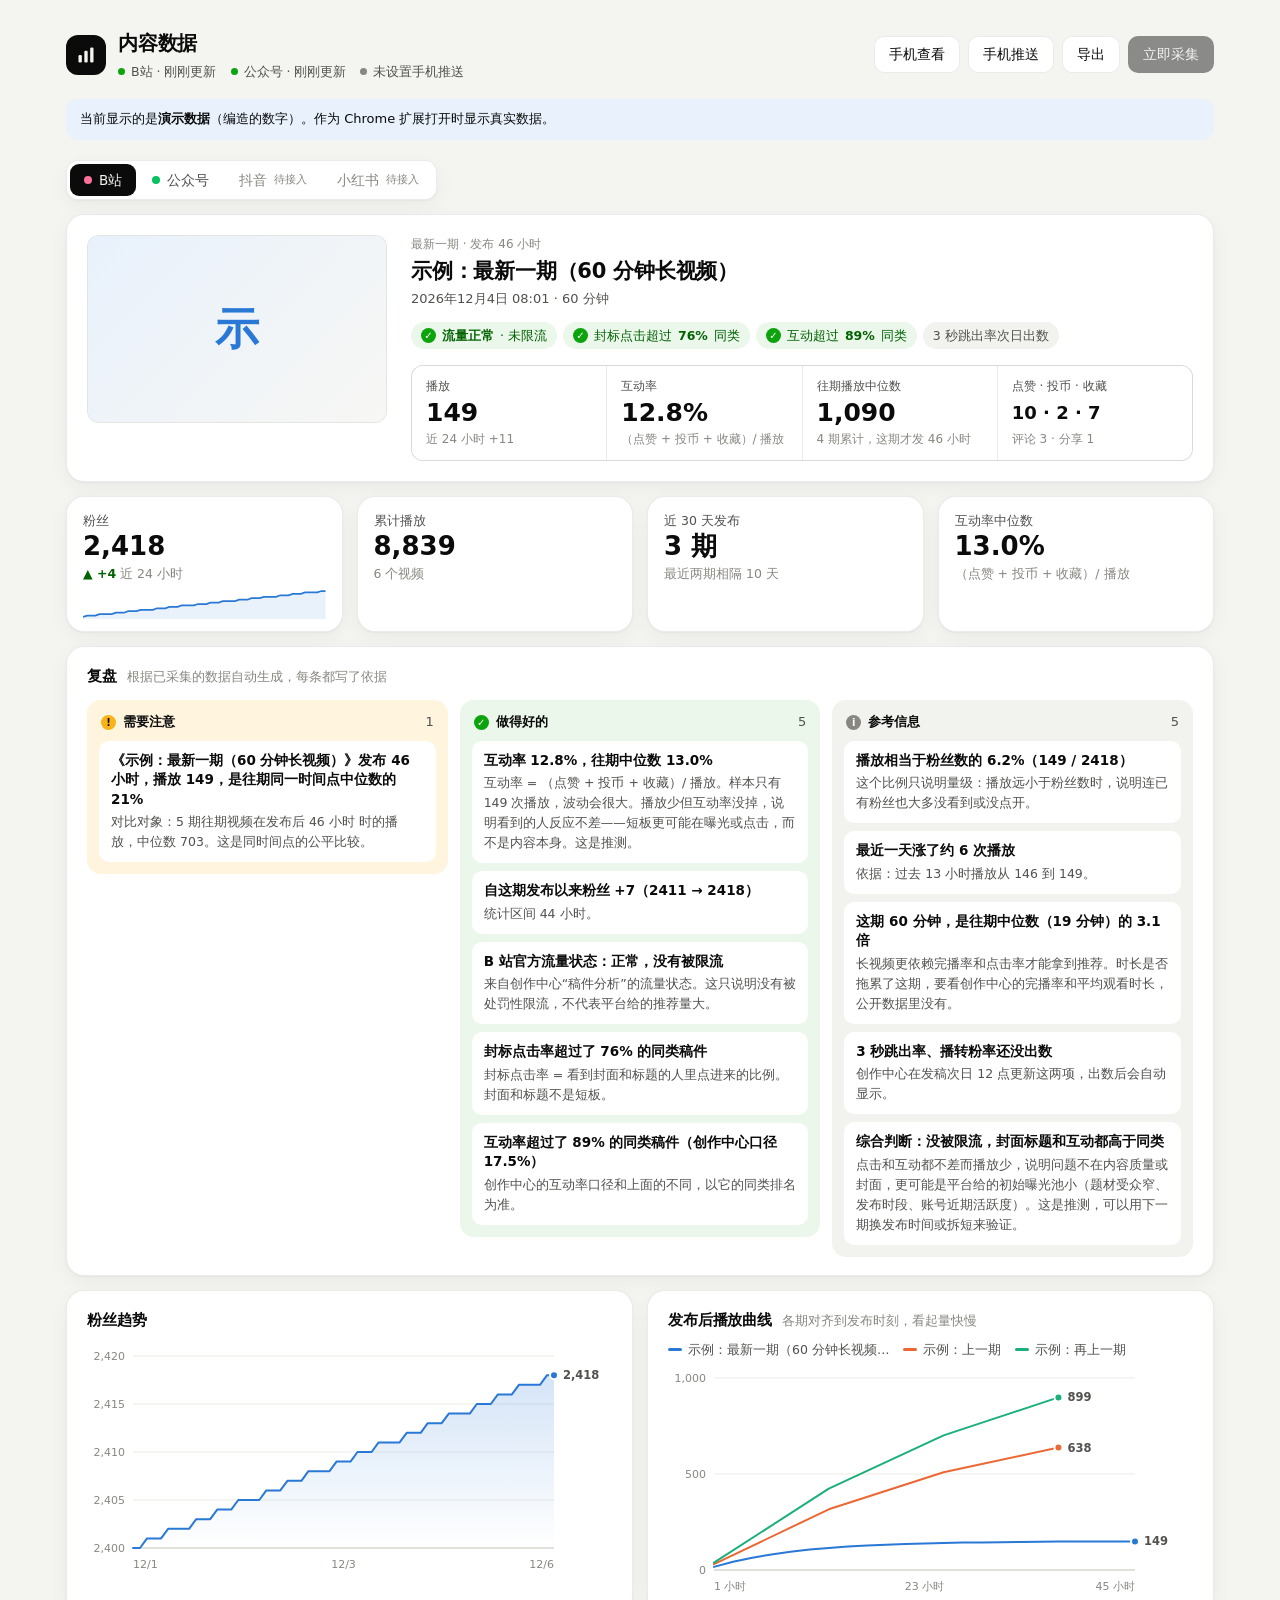
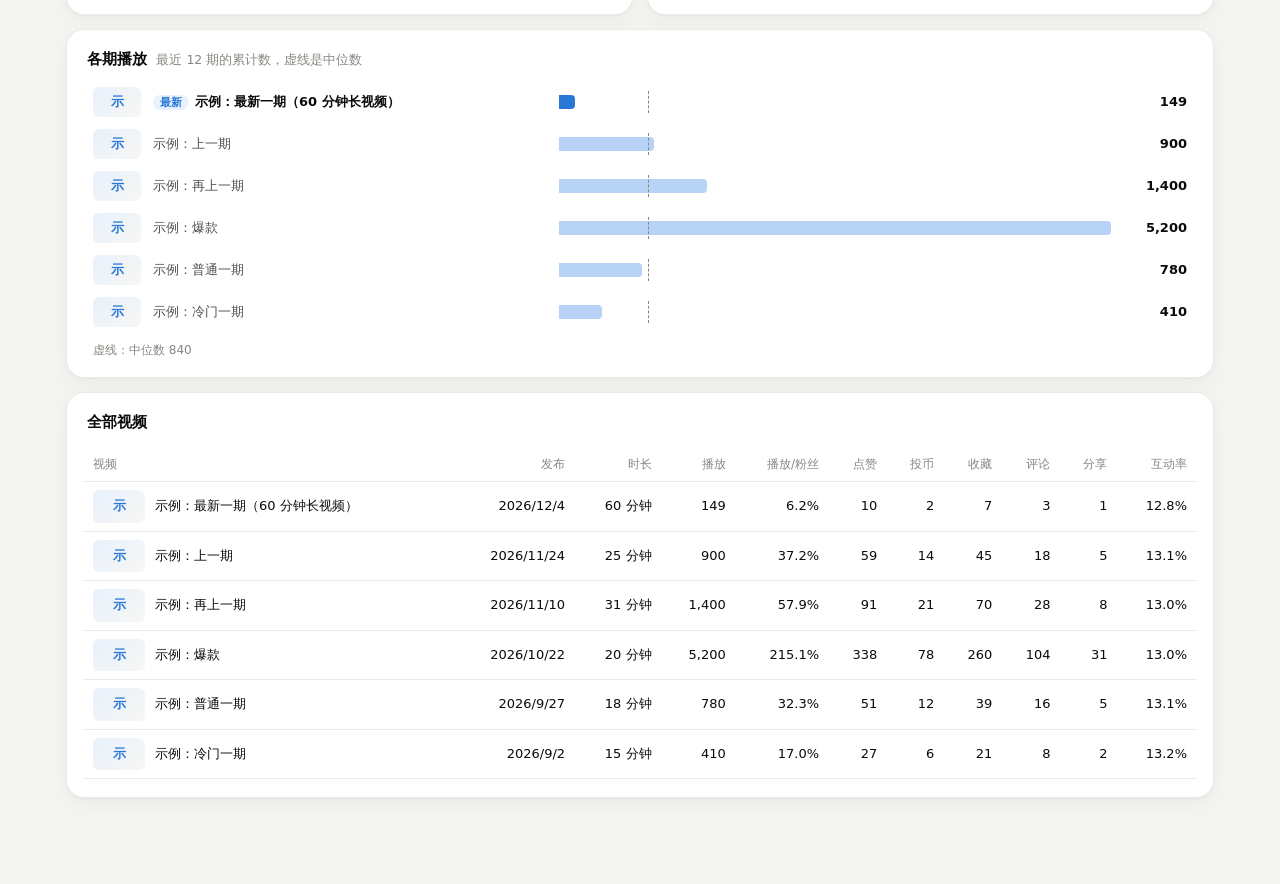
==== dashboard.html @ 5fc95601 "Add phone viewer for the content monitor dashboard Static copy of the dashboard served by GitHub Pag" ====
<!doctype html>
<html lang="zh-CN">
<head>
  <meta charset="utf-8">
  <meta name="viewport" content="width=device-width, initial-scale=1">
  <title>内容数据</title>
  <link rel="stylesheet" href="dashboard.css">
</head>
<body>
  <div id="lock" class="lock" hidden>
    <form id="lock-form" class="card lock-card">
      <div class="logo" aria-hidden="true"><svg viewBox="0 0 24 24" width="20" height="20"><rect x="3" y="12" width="4" height="9" rx="1.5"/><rect x="10" y="7" width="4" height="14" rx="1.5"/><rect x="17" y="3" width="4" height="18" rx="1.5"/></svg></div>
      <h2>内容数据</h2>
      <p class="help">数据在你的电脑上用查看密码加密过，输入密码才能打开。</p>
      <input id="lock-pw" type="password" autocomplete="current-password" placeholder="查看密码" required>
      <label class="check"><input id="lock-remember" type="checkbox" checked> 在这台手机上记住密码</label>
      <button id="lock-btn" class="btn primary">打开</button>
      <p id="lock-msg" class="msg"></p>
    </form>
  </div>

  <main>
    <header class="top">
      <div class="brand">
        <div class="logo" aria-hidden="true">
          <svg viewBox="0 0 24 24" width="20" height="20"><rect x="3" y="12" width="4" height="9" rx="1.5"/><rect x="10" y="7" width="4" height="14" rx="1.5"/><rect x="17" y="3" width="4" height="18" rx="1.5"/></svg>
        </div>
        <div>
          <h1>内容数据</h1>
          <div id="status" class="status"></div>
        </div>
      </div>
      <div class="actions">
        <button id="btn-refresh" class="btn ghost" hidden>刷新</button>
        <button id="btn-lock" class="btn ghost" hidden>退出</button>
        <button id="btn-cloud" class="btn ghost">手机查看</button>
        <button id="btn-settings" class="btn ghost">手机推送</button>
        <button id="btn-export" class="btn ghost">导出</button>
        <button id="btn-collect" class="btn primary">立即采集</button>
      </div>
    </header>

    <p id="banner" class="banner" hidden></p>

    <nav class="seg" aria-label="平台">
      <button class="seg-btn on" data-platform="bilibili"><span class="dot bili"></span>B站</button>
      <button class="seg-btn" data-platform="wechat"><span class="dot wx"></span>公众号</button>
      <button class="seg-btn" disabled>抖音<span class="soon">待接入</span></button>
      <button class="seg-btn" disabled>小红书<span class="soon">待接入</span></button>
    </nav>

    <section id="hero" class="card hero"></section>

    <section id="kpis" class="kpis"></section>

    <section class="card">
      <div class="card-head">
        <h2>复盘</h2>
        <span class="hint">根据已采集的数据自动生成，每条都写了依据</span>
      </div>
      <div id="insights" class="ins-grid"></div>
    </section>

    <section class="grid2">
      <div class="card">
        <div class="card-head"><h2>粉丝趋势</h2></div>
        <div id="chart-followers" class="chart"></div>
      </div>
      <div class="card">
        <div class="card-head">
          <h2 id="h-curve">发布后播放曲线</h2>
          <span class="hint">各期对齐到发布时刻，看起量快慢</span>
        </div>
        <div id="legend-curve" class="legend"></div>
        <div id="chart-curve" class="chart"></div>
      </div>
    </section>

    <section class="card">
      <div class="card-head">
        <h2 id="h-bars">各期播放</h2>
        <span class="hint">最近 12 期的累计数，虚线是中位数</span>
      </div>
      <div id="chart-bars" class="bars"></div>
    </section>

    <section class="card">
      <div class="card-head"><h2 id="h-table">全部视频</h2></div>
      <div class="table-wrap"><table id="table"></table></div>
    </section>
  </main>

  <dialog id="dlg">
    <form method="dialog" class="dlg">
      <h2>推送到手机</h2>
      <p class="help">每天定时把日报推到手机；B 站稿件被限流、后台登录过期时立刻提醒。电脑开着、Chrome 在后台运行时才会采集和推送。</p>

      <div class="field">
        <label for="p-channel">推送方式</label>
        <select id="p-channel"></select>
      </div>

      <div class="field" data-ch="ntfy" hidden>
        <label for="p-ntfy">ntfy 主题名</label>
        <input id="p-ntfy" type="text" spellcheck="false" autocomplete="off">
        <p class="help">手机装 ntfy App（App Store / Google Play 搜 “ntfy”），点 “+” 订阅这个主题名，服务器用默认的 ntfy.sh。主题名相当于密码：别人知道了就能看到你的推送，所以用随机生成的这串，不要改成好猜的词。</p>
      </div>

      <div class="field" data-ch="bark" hidden>
        <label for="p-bark">Bark key</label>
        <input id="p-bark" type="text" spellcheck="false" autocomplete="off">
        <p class="help">iPhone 装 Bark，打开后复制示例网址里 api.day.app/ 后面那一串。</p>
      </div>

      <div class="field" data-ch="serverchan" hidden>
        <label for="p-sc">Server酱 SendKey</label>
        <input id="p-sc" type="text" spellcheck="false" autocomplete="off">
        <p class="help">在 Server酱官网用微信扫码登录、关注它的服务号，复制 SendKey（SCT 开头）。消息会出现在微信里。免费版每天有条数限制。</p>
      </div>

      <div id="p-when" class="row2" hidden>
        <div class="field">
          <label for="p-hour">每天几点发日报</label>
          <select id="p-hour"></select>
        </div>
        <label class="check"><input id="p-alerts" type="checkbox"> 限流、登录过期时立即提醒</label>
      </div>

      <div class="dot-sec">
        <label class="check"><input id="p-dot" type="checkbox"> 每天同时给 ChatGPT Dot 一份详细数据，让它写复盘发给你</label>
        <div id="p-dot-box" hidden>
          <p class="help">到日报时间，扩展会把详细数据发到一个单独的 ntfy 主题，这个主题不会推到你手机上。在 Dot 里建一个每天执行的任务，把下面整段指令粘贴进去。指令里的网址相当于密码，知道它的人都能读到你的数据，只交给 Dot。</p>
          <div class="field">
            <span class="label">粘贴给 Dot 的指令</span>
            <pre id="p-dot-prompt" class="preview"></pre>
          </div>
          <details class="field">
            <summary>Dot 每天收到的数据（预览）</summary>
            <pre id="p-dot-preview" class="preview"></pre>
          </details>
          <div class="dot-actions">
            <button id="p-dot-copy" type="button" class="btn ghost">复制指令</button>
            <button id="p-dot-test" type="button" class="btn ghost">现在发一份给 Dot</button>
          </div>
        </div>
      </div>

      <div class="field">
        <span class="label">手机日报预览（按当前数据生成）</span>
        <pre id="p-preview" class="preview"></pre>
      </div>

      <div class="dlg-foot">
        <span id="p-msg" class="msg"></span>
        <button id="p-test" type="button" class="btn ghost">发送测试</button>
        <button id="p-save" type="button" class="btn primary">保存</button>
        <button value="close" class="btn ghost">关闭</button>
      </div>
    </form>
  </dialog>

  <dialog id="dlg-cloud">
    <form method="dialog" class="dlg">
      <h2>在手机上看</h2>
      <p class="help">开启后，电脑每次采集完，会把数据用你设的查看密码加密，存到你 GitHub 账号下的一个私密 Gist。手机打开下面生成的网址、输入查看密码就能看，电脑关机时显示最后一次上传的数据。GitHub 上只有加密后的内容，没有密码解不开；token 和查看密码只存在这台电脑的 Chrome 里，不会上传。</p>

      <label class="check top-gap"><input id="c-on" type="checkbox"> 开启手机查看</label>

      <div class="field">
        <label for="c-token">GitHub token</label>
        <input id="c-token" type="password" autocomplete="off" spellcheck="false">
        <p class="help">GitHub 网页：右上角头像 → Settings → Developer settings → Personal access tokens → Tokens (classic) → Generate new token (classic)。Note 随便写，有效期按需，权限<b>只勾 gist</b>，生成后复制粘贴到这里。</p>
      </div>

      <div class="field">
        <label for="c-pass">查看密码（至少 8 位）</label>
        <input id="c-pass" type="password" autocomplete="new-password">
        <p class="help">手机第一次打开时输入。不要用你其他账号的密码。改了密码后，在手机上点“退出”重新输入即可。</p>
      </div>

      <div id="c-url-box" class="field" hidden>
        <label for="c-url">手机打开这个网址</label>
        <input id="c-url" type="text" readonly>
        <p class="help">网址 # 后面那串指向你的加密数据。没有查看密码看不到内容，但还是只留给自己。</p>
      </div>

      <div class="dlg-foot">
        <span id="c-msg" class="msg"></span>
        <button id="c-copy" type="button" class="btn ghost" hidden>复制网址</button>
        <button id="c-save" type="button" class="btn primary">保存并上传</button>
        <button value="close" class="btn ghost">关闭</button>
      </div>
    </form>
  </dialog>

  <div id="tip" class="tip" hidden></div>
  <script type="module" src="dashboard.js"></script>
</body>
</html>
---- dashboard.css ----
:root {
  color-scheme: light;
  --page: #f4f4f1;
  --surface: #ffffff;
  --surface-2: #f7f7f4;
  --text: #0b0b0b;
  --text-2: #52514e;
  --muted: #898781;
  --grid: #ecebe6;
  --axis: #c3c2b7;
  --border: rgba(11, 11, 11, 0.08);
  --shadow: 0 1px 2px rgba(16, 16, 16, 0.04), 0 6px 20px rgba(16, 16, 16, 0.045);
  --accent: #2a78d6;
  --accent-soft: #e8f1fc;
  --series-1: #2a78d6;
  --series-2: #eb6834;
  --series-3: #1baf7a;
  --bar-muted: #b7d3f6;
  --good: #0ca30c;
  --good-ink: #006300;
  --good-bg: #ecf7ec;
  --warn: #fab219;
  --warn-ink: #7a4f00;
  --warn-bg: #fff4de;
  --info-bg: #f2f2ef;
  --wash: rgba(11, 11, 11, 0.04);
  --bili: #fb7299;
  --wx: #07c160;
}
@media (prefers-color-scheme: dark) {
  :root {
    color-scheme: dark;
    --page: #0d0d0d;
    --surface: #1a1a19;
    --surface-2: #232321;
    --text: #f0efec;
    --text-2: #c3c2b7;
    --grid: #2c2c2a;
    --axis: #383835;
    --border: rgba(255, 255, 255, 0.08);
    --shadow: none;
    --accent: #3987e5;
    --accent-soft: rgba(57, 135, 229, 0.16);
    --series-1: #3987e5;
    --series-2: #d95926;
    --series-3: #199e70;
    --bar-muted: rgba(57, 135, 229, 0.42);
    --good-ink: #4ccf4c;
    --good-bg: rgba(12, 163, 12, 0.13);
    --warn-ink: #fab219;
    --warn-bg: rgba(250, 178, 25, 0.11);
    --info-bg: #212120;
    --wash: rgba(255, 255, 255, 0.05);
  }
}

* { box-sizing: border-box; }
[hidden] { display: none !important; }
body {
  margin: 0;
  background: var(--page);
  color: var(--text);
  font: 14px/1.55 system-ui, -apple-system, "Segoe UI", "PingFang SC", "Microsoft YaHei", sans-serif;
  -webkit-font-smoothing: antialiased;
}
main { max-width: 1180px; margin: 0 auto; padding: 28px 16px 72px; }
h1, h2 { margin: 0; letter-spacing: -0.01em; }
h1 { font-size: 20px; font-weight: 650; }
h2 { font-size: 15px; font-weight: 650; }
a { color: inherit; }

/* ---------- 顶栏 ---------- */
.top { display: flex; justify-content: space-between; align-items: center; gap: 16px; flex-wrap: wrap; }
.brand { display: flex; align-items: center; gap: 12px; min-width: 0; }
.logo {
  width: 40px; height: 40px; border-radius: 12px; flex: none;
  display: grid; place-items: center; background: var(--text); fill: var(--page);
}
.status { display: flex; flex-wrap: wrap; gap: 4px 14px; margin-top: 3px; font-size: 12.5px; color: var(--text-2); }
.st { display: inline-flex; align-items: center; gap: 6px; }
.st i { width: 7px; height: 7px; border-radius: 50%; background: var(--muted); flex: none; }
.st.ok i { background: var(--good); }
.st.err i { background: var(--warn); }
.st.err { color: var(--warn-ink); }
.actions { display: flex; gap: 8px; }

.btn {
  font: inherit; font-size: 13.5px; font-weight: 500; color: var(--text); cursor: pointer;
  background: var(--surface); border: 1px solid var(--border); border-radius: 10px; padding: 7px 14px;
}
.btn:hover { background: var(--surface-2); }
.btn.primary { background: var(--text); color: var(--page); border-color: transparent; }
.btn.primary:hover { opacity: 0.86; }
.btn:disabled { opacity: 0.45; cursor: default; }

.banner.err { background: var(--warn-bg); color: var(--warn-ink); }
.banner {
  margin: 18px 0 0; padding: 10px 14px; border-radius: 12px; font-size: 13px;
  background: var(--accent-soft); color: var(--text);
}

/* ---------- 平台切换 ---------- */
.seg {
  display: inline-flex; gap: 2px; padding: 3px; margin: 20px 0 14px; max-width: 100%; overflow-x: auto;
  background: var(--surface); border: 1px solid var(--border); border-radius: 12px; box-shadow: var(--shadow);
  scrollbar-width: none;
}
.seg::-webkit-scrollbar { display: none; }
.seg-btn {
  font: inherit; font-size: 13.5px; color: var(--text-2); background: transparent; border: 0; cursor: pointer;
  display: inline-flex; align-items: center; gap: 7px; padding: 6px 14px; border-radius: 9px; white-space: nowrap;
}
.seg-btn:hover:not(:disabled) { background: var(--wash); }
.seg-btn.on, .seg-btn.on:hover:not(:disabled) { background: var(--text); color: var(--page); }
.seg-btn:disabled { cursor: default; color: var(--muted); }
.seg-btn .soon { font-size: 11px; color: var(--muted); }
.dot { width: 8px; height: 8px; border-radius: 50%; }
.dot.bili { background: var(--bili); }
.dot.wx { background: var(--wx); }

/* ---------- 卡片 ---------- */
.card {
  background: var(--surface); border: 1px solid var(--border); border-radius: 18px;
  box-shadow: var(--shadow); padding: 18px 20px; margin-bottom: 14px; min-width: 0;
}
.card-head { display: flex; align-items: baseline; gap: 10px; flex-wrap: wrap; margin-bottom: 12px; }
.hint { font-size: 12.5px; color: var(--muted); }
.grid2 { display: grid; grid-template-columns: repeat(auto-fit, minmax(340px, 1fr)); gap: 14px; }
.empty { color: var(--text-2); padding: 36px 8px; text-align: center; font-size: 13px; }

/* ---------- 最新一期 ---------- */
.hero { display: grid; grid-template-columns: minmax(0, 300px) minmax(0, 1fr); gap: 24px; padding: 20px; }
.cover {
  display: block; text-decoration: none; aspect-ratio: 16 / 10; border-radius: 12px; overflow: hidden;
  background: var(--surface-2); border: 1px solid var(--border);
}
img.cv { width: 100%; height: 100%; object-fit: cover; display: block; }
.ph {
  display: grid; place-items: center; width: 100%; height: 100%;
  font-weight: 700; color: var(--accent); background: linear-gradient(135deg, var(--accent-soft), var(--surface-2));
}
.cover .ph { font-size: 44px; }
.eyebrow { font-size: 12px; color: var(--muted); font-weight: 500; }
.hero h2 { font-size: 21px; line-height: 1.35; margin: 3px 0 4px; }
.hero h2 a { text-decoration: none; }
.hero h2 a:hover { text-decoration: underline; }
.meta { font-size: 13px; color: var(--text-2); }
.chips { display: flex; flex-wrap: wrap; gap: 6px; margin: 12px 0 16px; }
.chip {
  display: inline-flex; align-items: center; gap: 6px; font-size: 12.5px; padding: 4px 10px;
  border-radius: 999px; background: var(--info-bg); color: var(--text-2);
}
.chip b { font-weight: 650; color: var(--text); }
.chip.good { background: var(--good-bg); color: var(--good-ink); }
.chip.warn { background: var(--warn-bg); color: var(--warn-ink); }
.chip.good b, .chip.warn b { color: inherit; }
.ico {
  width: 15px; height: 15px; border-radius: 50%; flex: none; display: grid; place-items: center;
  font-size: 10px; font-weight: 800; color: #fff; background: var(--muted);
}
.chip.good .ico, .ins-col.good .ico { background: var(--good); }
.chip.warn .ico, .ins-col.warn .ico { background: var(--warn); color: #0b0b0b; }
.metrics {
  display: grid; grid-template-columns: repeat(4, minmax(0, 1fr)); gap: 1px; overflow: hidden;
  background: var(--border); border: 1px solid var(--border); border-radius: 12px;
}
.metric { background: var(--surface); padding: 11px 14px; min-width: 0; }
.metric .l { font-size: 12px; color: var(--text-2); }
.metric .v { font-size: 25px; font-weight: 650; line-height: 1.25; margin-top: 2px; white-space: nowrap; overflow: hidden; text-overflow: ellipsis; }
.metric .v.sm { font-size: 18px; line-height: 1.75; }
.metric .s { font-size: 12px; color: var(--muted); margin-top: 1px; white-space: nowrap; overflow: hidden; text-overflow: ellipsis; }

/* ---------- 指标 ---------- */
.kpis { display: grid; grid-template-columns: repeat(4, minmax(0, 1fr)); gap: 14px; margin-bottom: 14px; }
.kpi { margin: 0; padding: 14px 16px 12px; }
.kpi .l { font-size: 12.5px; color: var(--text-2); }
.kpi .v { font-size: 26px; font-weight: 650; line-height: 1.3; }
.kpi .s { font-size: 12.5px; color: var(--muted); white-space: nowrap; overflow: hidden; text-overflow: ellipsis; }
.delta { font-weight: 600; color: var(--text-2); }
.delta.up { color: var(--good-ink); }
svg.spark { display: block; width: 100%; height: 30px; margin-top: 6px; }

/* ---------- 复盘 ---------- */
.ins-grid { display: grid; grid-template-columns: repeat(3, minmax(0, 1fr)); gap: 12px; align-items: start; }
.ins-col { border-radius: 14px; padding: 12px; background: var(--info-bg); min-width: 0; }
.ins-col.warn { background: var(--warn-bg); }
.ins-col.good { background: var(--good-bg); }
.ins-head { display: flex; align-items: center; gap: 7px; font-size: 13px; font-weight: 650; padding: 0 2px; }
.ins-head .count { margin-left: auto; font-weight: 500; color: var(--text-2); }
.ins { background: var(--surface); border-radius: 10px; padding: 10px 12px; margin-top: 8px; }
.ins .t { font-weight: 600; font-size: 13.5px; line-height: 1.45; }
.ins .d { color: var(--text-2); font-size: 12.5px; line-height: 1.6; margin-top: 3px; }
.none { color: var(--muted); font-size: 12.5px; padding: 8px 2px 2px; }

/* ---------- 图表 ---------- */
.chart { position: relative; width: 100%; }
.chart svg { display: block; width: 100%; height: auto; overflow: visible; }
.chart text { font-size: 11px; fill: var(--muted); font-variant-numeric: tabular-nums; }
.chart text.dl { fill: var(--text-2); font-size: 11.5px; font-weight: 600; }
.legend { display: flex; flex-wrap: wrap; gap: 4px 14px; font-size: 12.5px; color: var(--text-2); margin: -4px 0 6px; }
.legend span { display: inline-flex; align-items: center; gap: 6px; max-width: 100%; }
.legend i { width: 14px; height: 3px; border-radius: 2px; flex: none; }

.bars { display: grid; gap: 4px; }
.bar-row {
  display: grid; grid-template-columns: 48px minmax(0, 36%) minmax(0, 1fr) 64px; gap: 12px;
  align-items: center; padding: 4px 6px; border-radius: 10px; font-size: 13px;
}
.bar-row:hover { background: var(--wash); }
.thumb { width: 48px; aspect-ratio: 16 / 10; border-radius: 6px; overflow: hidden; background: var(--surface-2); }
.thumb .ph { font-size: 13px; }
.bar-row .name { overflow: hidden; text-overflow: ellipsis; white-space: nowrap; color: var(--text-2); }
.bar-row.latest .name { color: var(--text); font-weight: 600; }
.tag { font-size: 11px; font-weight: 600; padding: 1px 7px; border-radius: 999px; background: var(--accent-soft); color: var(--accent); margin-right: 6px; }
.track { position: relative; height: 14px; }
.fill { height: 100%; background: var(--bar-muted); border-radius: 0 4px 4px 0; min-width: 2px; }
.latest .fill { background: var(--series-1); }
.median { position: absolute; top: -4px; bottom: -4px; border-left: 1.5px dashed var(--muted); }
.bar-row .num { text-align: right; font-variant-numeric: tabular-nums; font-weight: 600; }
.median-note { font-size: 12px; color: var(--muted); padding: 6px 6px 0; }

/* ---------- 表格 ---------- */
.table-wrap { overflow-x: auto; margin: 0 -4px; }
table { border-collapse: collapse; width: 100%; font-size: 13px; }
th, td { padding: 8px 10px; text-align: right; white-space: nowrap; border-bottom: 1px solid var(--grid); font-variant-numeric: tabular-nums; }
th { color: var(--muted); font-weight: 500; font-size: 12px; }
tbody tr:hover { background: var(--wash); }
th:first-child, td:first-child { text-align: left; white-space: normal; }
td.title { min-width: 240px; }
td.title a { display: flex; color: inherit; align-items: center; gap: 10px; text-decoration: none; }
td.title a:hover span { text-decoration: underline; }
td.title .thumb { width: 52px; flex: none; }

/* ---------- 提示框 ---------- */
.tip {
  position: fixed; z-index: 20; pointer-events: none; max-width: 300px; font-size: 12.5px;
  background: var(--surface); color: var(--text); border: 1px solid var(--border);
  border-radius: 10px; padding: 7px 10px; box-shadow: 0 6px 24px rgba(0, 0, 0, 0.16);
}
.tip .t { color: var(--text-2); margin-bottom: 2px; }
.tip i { display: inline-block; width: 8px; height: 8px; border-radius: 50%; margin-right: 6px; }

/* ---------- 推送设置 ---------- */
dialog {
  border: 0; padding: 0; border-radius: 20px; width: min(560px, calc(100vw - 32px));
  background: var(--surface); color: var(--text); box-shadow: 0 24px 64px rgba(0, 0, 0, 0.28);
  max-height: calc(100vh - 32px); overflow: auto;
}
dialog::backdrop { background: rgba(0, 0, 0, 0.36); }
.dlg { padding: 22px 24px 20px; }
.dlg h2 { font-size: 18px; }
.help { font-size: 12.5px; color: var(--text-2); line-height: 1.65; margin: 6px 0 0; }
.field { display: grid; gap: 6px; margin-top: 16px; }
.field label, .field .label { font-size: 13px; font-weight: 600; }
.field .help { margin: 0; }
select, input[type="text"], input[type="password"] {
  font: inherit; font-size: 13.5px; color: var(--text); background: var(--surface-2);
  border: 1px solid var(--border); border-radius: 10px; padding: 8px 10px; width: 100%;
}
input[type="text"] { font-family: ui-monospace, "Cascadia Mono", Consolas, monospace; }
.row2 { display: grid; grid-template-columns: 160px 1fr; gap: 16px; align-items: end; }
.check { display: flex; align-items: center; gap: 8px; font-size: 13px; padding-bottom: 9px; }
.preview {
  margin: 0; white-space: pre-wrap; font: 12.5px/1.65 system-ui, -apple-system, "Segoe UI", "PingFang SC", "Microsoft YaHei", sans-serif;
  background: var(--surface-2); border-radius: 12px; padding: 10px 12px; max-height: 210px; overflow: auto;
}
.dot-sec { margin-top: 18px; padding-top: 14px; border-top: 1px solid var(--grid); }
.dot-sec .check { padding-bottom: 0; font-weight: 600; }
.dot-sec .help { margin-top: 8px; }
details.field summary { font-size: 13px; font-weight: 600; cursor: pointer; }
details.field[open] summary { margin-bottom: 6px; }
.dot-actions { display: flex; gap: 8px; margin-top: 10px; flex-wrap: wrap; }
.dlg-foot { display: flex; align-items: center; justify-content: flex-end; gap: 8px; margin-top: 18px; flex-wrap: wrap; }
.msg { margin-right: auto; font-size: 12.5px; color: var(--text-2); }
.msg.err { color: var(--warn-ink); }

/* ---------- 手机查看：密码页 ---------- */
.lock { min-height: 100vh; display: grid; place-items: center; padding: 24px 16px; }
.lock-card { width: min(380px, 100%); display: grid; gap: 12px; padding: 26px 24px; margin: 0; }
.lock-card .help { margin: 0; }
.lock-card .check { padding: 0; }
.lock-card .btn { width: 100%; padding: 10px; font-size: 15px; }
/* 输入框字号小于 16px 时 iPhone 会自动放大页面 */
.lock-card input[type="password"] { font-size: 16px; padding: 10px 12px; }
@media (max-width: 720px) { select, input[type="text"], input[type="password"] { font-size: 16px; } }
.lock-card .msg { margin: 0; min-height: 1.4em; }
.top-gap { margin-top: 16px; font-weight: 600; padding-bottom: 0; }

/* ---------- 窄屏 ---------- */
@media (max-width: 900px) {
  .kpis { grid-template-columns: repeat(2, minmax(0, 1fr)); }
  .ins-grid { grid-template-columns: 1fr; }
}
@media (max-width: 720px) {
  .hero { grid-template-columns: 1fr; }
  .cover { aspect-ratio: 16 / 7; }
  .metrics { grid-template-columns: repeat(2, minmax(0, 1fr)); }
  .bar-row { grid-template-columns: minmax(0, 40%) minmax(0, 1fr) 52px; }
  .bar-row .thumb { display: none; }
  .row2 { grid-template-columns: 1fr; }
  .actions { width: 100%; }
  .actions .btn { flex: 1; }
}
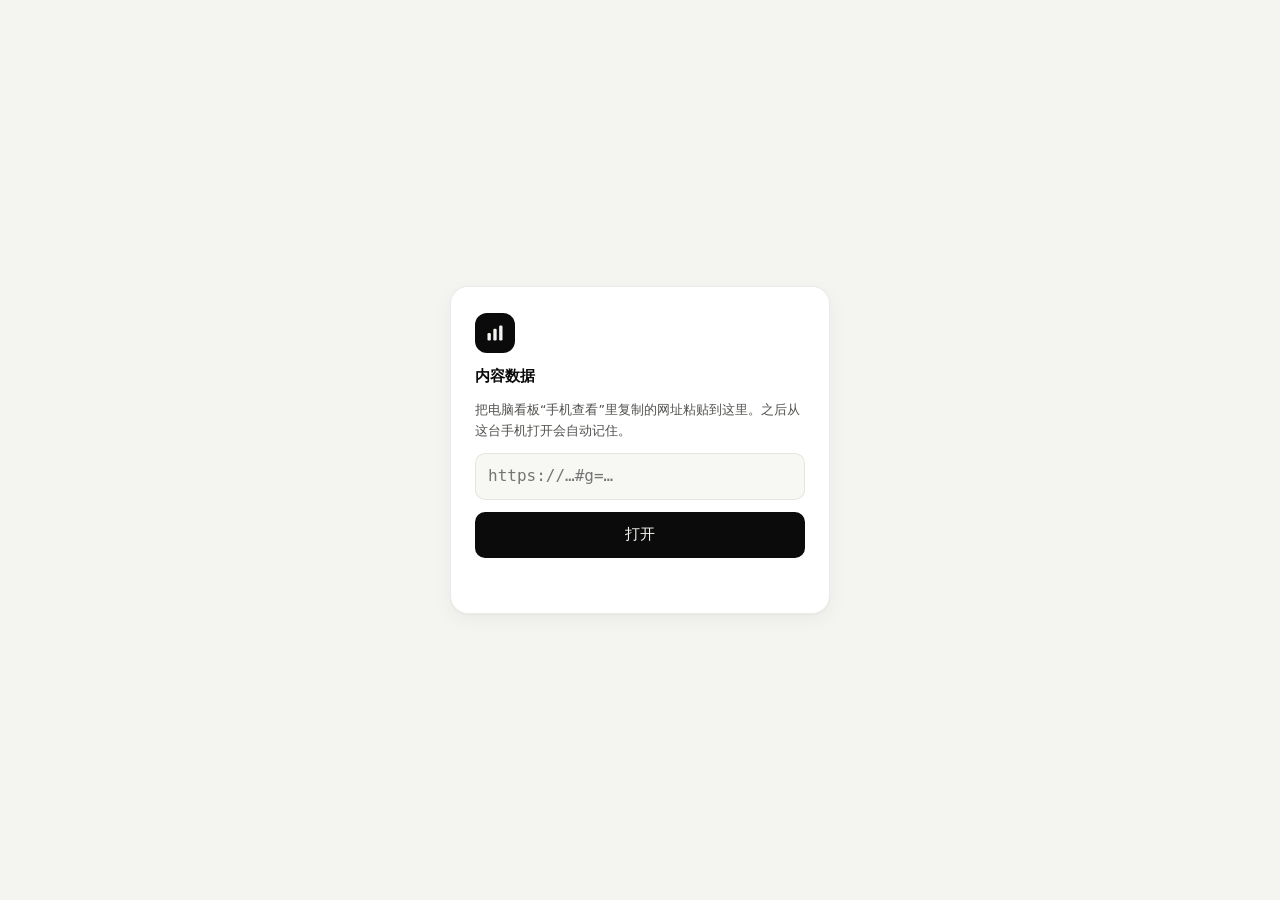
==== commit 9764e08c: "Support adding to the home screen and remember the data link Adds a web app manifest and icons so th" ====
--- a/dashboard.html
+++ b/dashboard.html
@@ -4,6 +4,13 @@
   <meta charset="utf-8">
   <meta name="viewport" content="width=device-width, initial-scale=1">
   <title>内容数据</title>
+  <link rel="manifest" href="manifest.webmanifest">
+  <link rel="icon" href="icons/icon-192.png">
+  <link rel="apple-touch-icon" href="icons/icon-180.png">
+  <meta name="apple-mobile-web-app-capable" content="yes">
+  <meta name="mobile-web-app-capable" content="yes">
+  <meta name="apple-mobile-web-app-title" content="内容数据">
+  <meta name="theme-color" content="#0b0b0b">
   <link rel="stylesheet" href="dashboard.css">
 </head>
 <body>
@@ -16,6 +23,14 @@
       <label class="check"><input id="lock-remember" type="checkbox" checked> 在这台手机上记住密码</label>
       <button id="lock-btn" class="btn primary">打开</button>
       <p id="lock-msg" class="msg"></p>
+    </form>
+    <form id="link-form" class="card lock-card" hidden>
+      <div class="logo" aria-hidden="true"><svg viewBox="0 0 24 24" width="20" height="20"><rect x="3" y="12" width="4" height="9" rx="1.5"/><rect x="10" y="7" width="4" height="14" rx="1.5"/><rect x="17" y="3" width="4" height="18" rx="1.5"/></svg></div>
+      <h2>内容数据</h2>
+      <p class="help">把电脑看板“手机查看”里复制的网址粘贴到这里。之后从这台手机打开会自动记住。</p>
+      <input id="link-in" type="text" inputmode="url" autocomplete="off" spellcheck="false" placeholder="https://…#g=…" required>
+      <button class="btn primary">打开</button>
+      <p id="link-msg" class="msg"></p>
     </form>
   </div>
 
--- a/dashboard.css
+++ b/dashboard.css
@@ -281,7 +281,7 @@
 .lock-card .check { padding: 0; }
 .lock-card .btn { width: 100%; padding: 10px; font-size: 15px; }
 /* 输入框字号小于 16px 时 iPhone 会自动放大页面 */
-.lock-card input[type="password"] { font-size: 16px; padding: 10px 12px; }
+.lock-card input[type="password"], .lock-card input[type="text"] { font-size: 16px; padding: 10px 12px; }
 @media (max-width: 720px) { select, input[type="text"], input[type="password"] { font-size: 16px; } }
 .lock-card .msg { margin: 0; min-height: 1.4em; }
 .top-gap { margin-top: 16px; font-weight: 600; padding-bottom: 0; }
